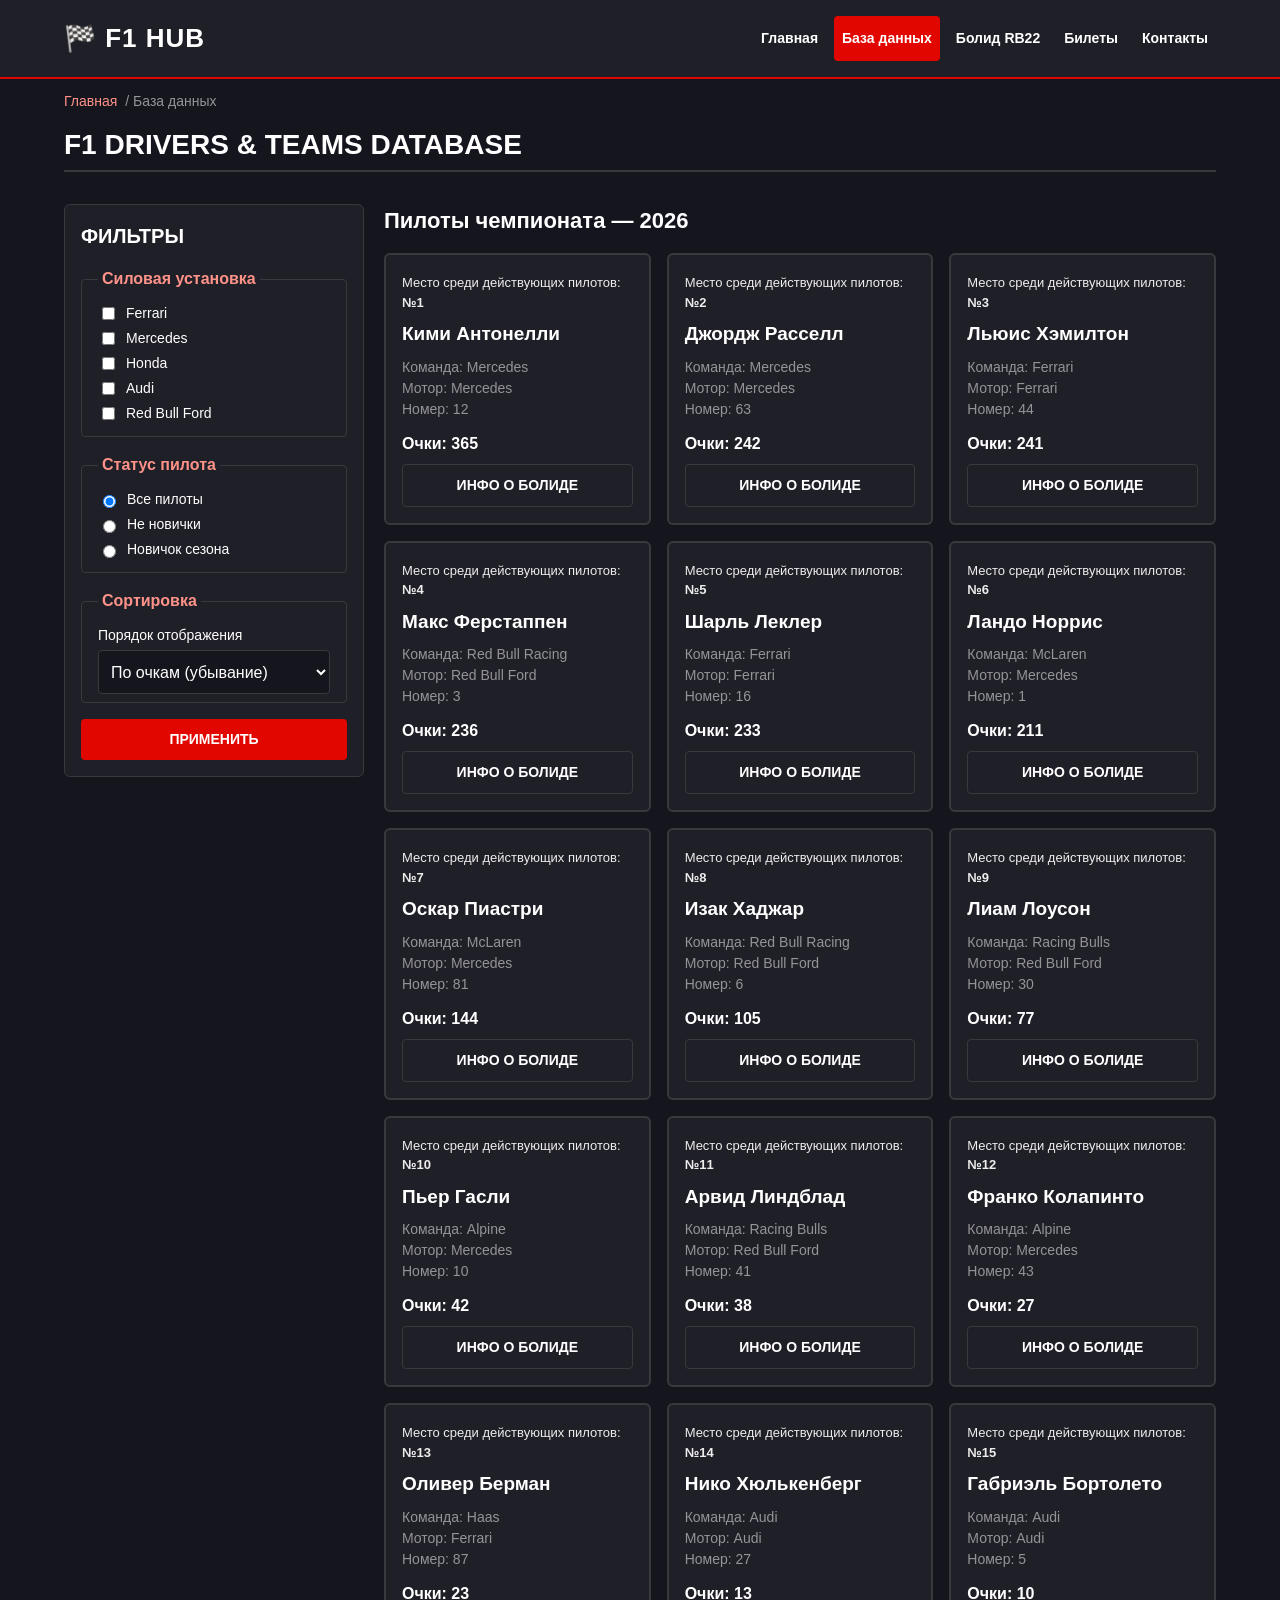
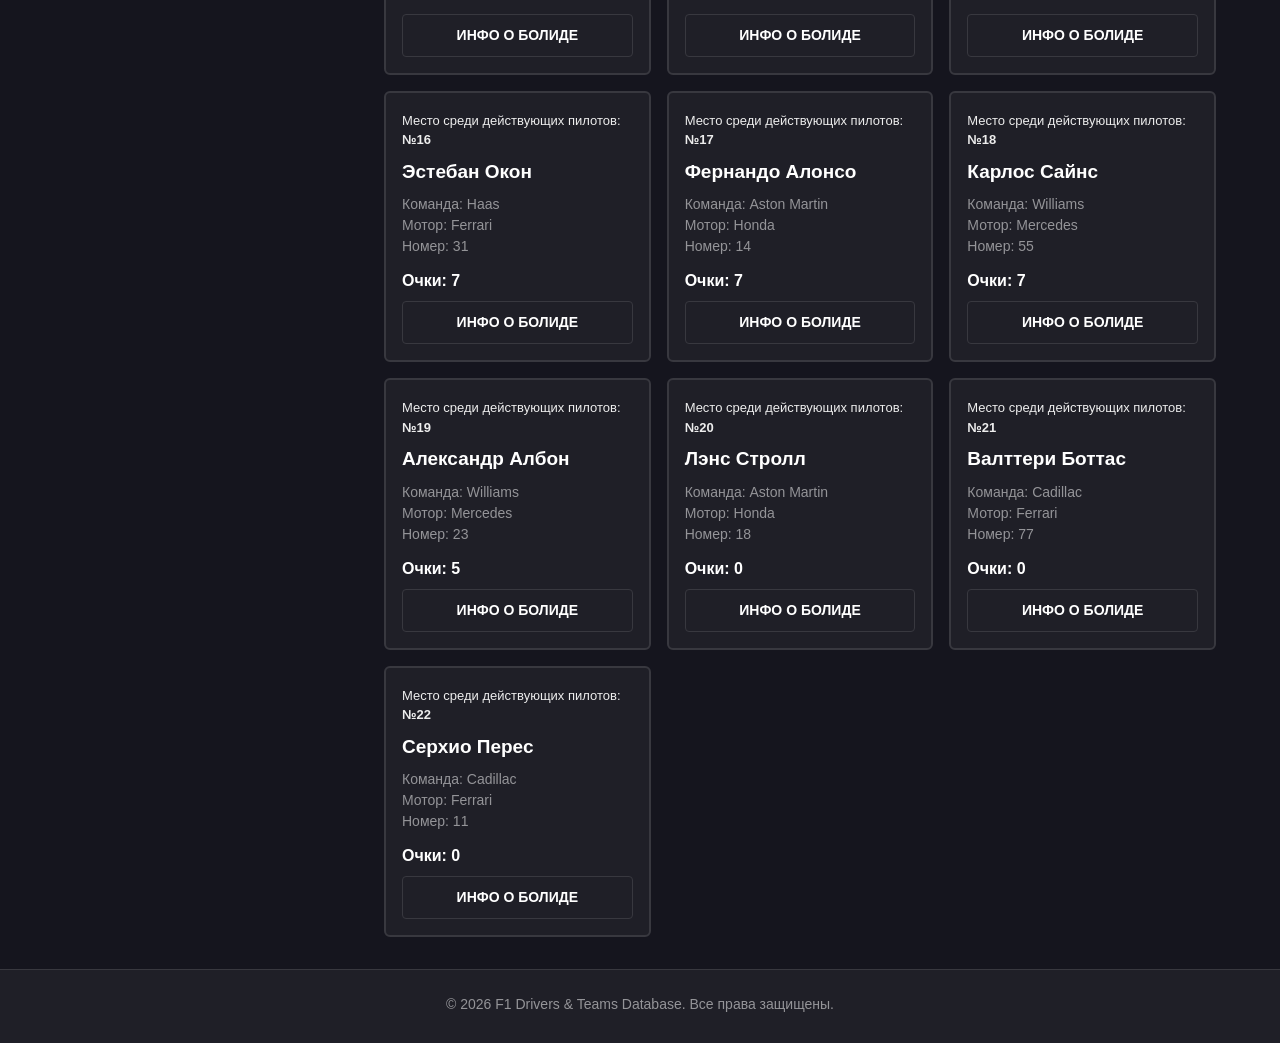
==== catalog.html @ 441a44f7 "Add files via upload" ====
<!DOCTYPE html>
<html lang="ru">
<head>
  <meta charset="UTF-8">
  <meta name="viewport" content="width=device-width, initial-scale=1.0">
  <meta name="description" content="F1 Drivers and Teams Database. Фильтрация по силовым установкам и составам команд 2026 года.">
  <title>F1 Drivers & Teams Database</title>
  <link rel="stylesheet" href="./css/style.css">
  <link rel="stylesheet" href="css/responsive.css">
  <script src="./js/main.js" defer></script>
</head>
<body>
  <a class="skip-link" href="#main">Перейти к основному содержимому</a>

  <header class="site-header">
    <div class="site-header__inner">
      <a class="site-header__logo" href="index.html">🏁 F1 Hub</a>
      <nav class="site-nav" aria-label="Основная навигация">
        <ul class="site-nav__list">
          <li class="site-nav__item">
            <a class="site-nav__link" href="index.html">Главная</a>
          </li>
          <li class="site-nav__item">
            <a class="site-nav__link site-nav__link--active" aria-current="page" href="catalog.html">База данных</a>
          </li>
          <li class="site-nav__item">
            <a class="site-nav__link" href="product.html">Болид RB22</a>
          </li>
          <li class="site-nav__item">
            <a class="site-nav__link" href="order.html">Билеты</a>
          </li>
          <li class="site-nav__item">
            <a class="site-nav__link" href="contacts.html">Контакты</a>
          </li>
        </ul>
      </nav>
    </div>
  </header>

  <main id="main" tabindex="-1">
    <div class="section">
      <nav class="breadcrumbs" aria-label="Хлебные крошки">
        <a class="breadcrumbs__link" href="index.html">Главная</a>
        <span class="breadcrumbs__current">База данных</span>
      </nav>
      <h1 class="section__title">F1 Drivers & Teams Database</h1>
    </div>

    <section class="catalog-layout">
      <aside class="catalog-filters">
        <h2 class="catalog-filters__title">Фильтры</h2>
        <form class="filters-form" id="drivers-filters" action="#" method="get">
          
          <fieldset class="filters-form__section">
            <legend>Силовая установка</legend>
            <label><input type="checkbox" name="pu" value="ferrari"> Ferrari</label>
            <label><input type="checkbox" name="pu" value="mercedes"> Mercedes</label>
            <label><input type="checkbox" name="pu" value="honda"> Honda</label>
            <label><input type="checkbox" name="pu" value="audi"> Audi</label>
            <label><input type="checkbox" name="pu" value="ford"> Red Bull Ford</label>
          </fieldset>

          <fieldset class="filters-form__section">
            <legend>Статус пилота</legend>
            <label><input type="radio" name="status" value="all" checked> Все пилоты</label>
            <label><input type="radio" name="status" value="pro"> Не новички</label>
            <label><input type="radio" name="status" value="rookie"> Новичок сезона</label>
          </fieldset>

          <fieldset class="filters-form__section">
            <legend>Сортировка</legend>
            <label for="driver-sort">Порядок отображения</label>
            <select class="order-form__input" name="sort" id="driver-sort">
              <option value="points-desc">По очкам (убывание)</option>
              <option value="name-asc">По алфавиту</option>
              <option value="number-asc">По стартовому номеру</option>
            </select>
          </fieldset>

          <button class="button button--primary" type="submit">Применить</button>
        </form>
      </aside>

      <section class="catalog-products">
        <h2 class="catalog-products__title">Пилоты чемпионата — 2026</h2>
        <div class="products-grid" id="drivers-grid">
          <article class="product-card driver-card" data-team="mercedes" data-pu="mercedes" data-status="pro" data-points="365" data-number="12">

            <p class="driver-card__ranking">Место среди действующих пилотов: <strong>№1</strong></p>
            <h3 class="product-card__title">Кими Антонелли</h3>
            <p class="product-card__description">Команда: Mercedes<br>Мотор: Mercedes<br>Номер: 12</p>
            <p class="product-card__price">Очки: 365</p>
            <a class="button button--secondary" href="product.html">Инфо о болиде</a>
          </article>

          <article class="product-card driver-card" data-team="mercedes" data-pu="mercedes" data-status="pro" data-points="242" data-number="63">

            <p class="driver-card__ranking">Место среди действующих пилотов: <strong>№2</strong></p>
            <h3 class="product-card__title">Джордж Расселл</h3>
            <p class="product-card__description">Команда: Mercedes<br>Мотор: Mercedes<br>Номер: 63</p>
            <p class="product-card__price">Очки: 242</p>
            <a class="button button--secondary" href="product.html">Инфо о болиде</a>
          </article>

          <article class="product-card driver-card" data-team="ferrari" data-pu="ferrari" data-status="pro" data-points="241" data-number="44">

            <p class="driver-card__ranking">Место среди действующих пилотов: <strong>№3</strong></p>
            <h3 class="product-card__title">Льюис Хэмилтон</h3>
            <p class="product-card__description">Команда: Ferrari<br>Мотор: Ferrari<br>Номер: 44</p>
            <p class="product-card__price">Очки: 241</p>
            <a class="button button--secondary" href="product.html">Инфо о болиде</a>
          </article>

          <article class="product-card driver-card" data-team="redbull" data-pu="ford" data-status="pro" data-points="236" data-number="3">

            <p class="driver-card__ranking">Место среди действующих пилотов: <strong>№4</strong></p>
            <h3 class="product-card__title">Макс Ферстаппен</h3>
            <p class="product-card__description">Команда: Red Bull Racing<br>Мотор: Red Bull Ford<br>Номер: 3</p>
            <p class="product-card__price">Очки: 236</p>
            <a class="button button--secondary" href="product.html">Инфо о болиде</a>
          </article>

          <article class="product-card driver-card" data-team="ferrari" data-pu="ferrari" data-status="pro" data-points="233" data-number="16">

            <p class="driver-card__ranking">Место среди действующих пилотов: <strong>№5</strong></p>
            <h3 class="product-card__title">Шарль Леклер</h3>
            <p class="product-card__description">Команда: Ferrari<br>Мотор: Ferrari<br>Номер: 16</p>
            <p class="product-card__price">Очки: 233</p>
            <a class="button button--secondary" href="product.html">Инфо о болиде</a>
          </article>

          <article class="product-card driver-card" data-team="mclaren" data-pu="mercedes" data-status="pro" data-points="211" data-number="1">

            <p class="driver-card__ranking">Место среди действующих пилотов: <strong>№6</strong></p>
            <h3 class="product-card__title">Ландо Норрис</h3>
            <p class="product-card__description">Команда: McLaren<br>Мотор: Mercedes<br>Номер: 1</p>
            <p class="product-card__price">Очки: 211</p>
            <a class="button button--secondary" href="product.html">Инфо о болиде</a>
          </article>

          <article class="product-card driver-card" data-team="mclaren" data-pu="mercedes" data-status="pro" data-points="144" data-number="81">

            <p class="driver-card__ranking">Место среди действующих пилотов: <strong>№7</strong></p>
            <h3 class="product-card__title">Оскар Пиастри</h3>
            <p class="product-card__description">Команда: McLaren<br>Мотор: Mercedes<br>Номер: 81</p>
            <p class="product-card__price">Очки: 144</p>
            <a class="button button--secondary" href="product.html">Инфо о болиде</a>
          </article>

          <article class="product-card driver-card" data-team="redbull" data-pu="ford" data-status="pro" data-points="105" data-number="6">

            <p class="driver-card__ranking">Место среди действующих пилотов: <strong>№8</strong></p>
            <h3 class="product-card__title">Изак Хаджар</h3>
            <p class="product-card__description">Команда: Red Bull Racing<br>Мотор: Red Bull Ford<br>Номер: 6</p>
            <p class="product-card__price">Очки: 105</p>
            <a class="button button--secondary" href="product.html">Инфо о болиде</a>
          </article>

          <article class="product-card driver-card" data-team="racingbulls" data-pu="ford" data-status="pro" data-points="77" data-number="30">

            <p class="driver-card__ranking">Место среди действующих пилотов: <strong>№9</strong></p>
            <h3 class="product-card__title">Лиам Лоусон</h3>
            <p class="product-card__description">Команда: Racing Bulls<br>Мотор: Red Bull Ford<br>Номер: 30</p>
            <p class="product-card__price">Очки: 77</p>
            <a class="button button--secondary" href="product.html">Инфо о болиде</a>
          </article>

          <article class="product-card driver-card" data-team="alpine" data-pu="mercedes" data-status="pro" data-points="42" data-number="10">

            <p class="driver-card__ranking">Место среди действующих пилотов: <strong>№10</strong></p>
            <h3 class="product-card__title">Пьер Гасли</h3>
            <p class="product-card__description">Команда: Alpine<br>Мотор: Mercedes<br>Номер: 10</p>
            <p class="product-card__price">Очки: 42</p>
            <a class="button button--secondary" href="product.html">Инфо о болиде</a>
          </article>

          <article class="product-card driver-card" data-team="racingbulls" data-pu="ford" data-status="rookie" data-points="38" data-number="41">

            <p class="driver-card__ranking">Место среди действующих пилотов: <strong>№11</strong></p>
            <h3 class="product-card__title">Арвид Линдблад</h3>
            <p class="product-card__description">Команда: Racing Bulls<br>Мотор: Red Bull Ford<br>Номер: 41</p>
            <p class="product-card__price">Очки: 38</p>
            <a class="button button--secondary" href="product.html">Инфо о болиде</a>
          </article>

          <article class="product-card driver-card" data-team="alpine" data-pu="mercedes" data-status="pro" data-points="27" data-number="43">

            <p class="driver-card__ranking">Место среди действующих пилотов: <strong>№12</strong></p>
            <h3 class="product-card__title">Франко Колапинто</h3>
            <p class="product-card__description">Команда: Alpine<br>Мотор: Mercedes<br>Номер: 43</p>
            <p class="product-card__price">Очки: 27</p>
            <a class="button button--secondary" href="product.html">Инфо о болиде</a>
          </article>

          <article class="product-card driver-card" data-team="haas" data-pu="ferrari" data-status="pro" data-points="23" data-number="87">

            <p class="driver-card__ranking">Место среди действующих пилотов: <strong>№13</strong></p>
            <h3 class="product-card__title">Оливер Берман</h3>
            <p class="product-card__description">Команда: Haas<br>Мотор: Ferrari<br>Номер: 87</p>
            <p class="product-card__price">Очки: 23</p>
            <a class="button button--secondary" href="product.html">Инфо о болиде</a>
          </article>

          <article class="product-card driver-card" data-team="audi" data-pu="audi" data-status="pro" data-points="13" data-number="27">

            <p class="driver-card__ranking">Место среди действующих пилотов: <strong>№14</strong></p>
            <h3 class="product-card__title">Нико Хюлькенберг</h3>
            <p class="product-card__description">Команда: Audi<br>Мотор: Audi<br>Номер: 27</p>
            <p class="product-card__price">Очки: 13</p>
            <a class="button button--secondary" href="product.html">Инфо о болиде</a>
          </article>

          <article class="product-card driver-card" data-team="audi" data-pu="audi" data-status="pro" data-points="10" data-number="5">

            <p class="driver-card__ranking">Место среди действующих пилотов: <strong>№15</strong></p>
            <h3 class="product-card__title">Габриэль Бортолето</h3>
            <p class="product-card__description">Команда: Audi<br>Мотор: Audi<br>Номер: 5</p>
            <p class="product-card__price">Очки: 10</p>
            <a class="button button--secondary" href="product.html">Инфо о болиде</a>
          </article>

          <article class="product-card driver-card" data-team="haas" data-pu="ferrari" data-status="pro" data-points="7" data-number="31">

            <p class="driver-card__ranking">Место среди действующих пилотов: <strong>№16</strong></p>
            <h3 class="product-card__title">Эстебан Окон</h3>
            <p class="product-card__description">Команда: Haas<br>Мотор: Ferrari<br>Номер: 31</p>
            <p class="product-card__price">Очки: 7</p>
            <a class="button button--secondary" href="product.html">Инфо о болиде</a>
          </article>

          <article class="product-card driver-card" data-team="aston" data-pu="honda" data-status="pro" data-points="7" data-number="14">

            <p class="driver-card__ranking">Место среди действующих пилотов: <strong>№17</strong></p>
            <h3 class="product-card__title">Фернандо Алонсо</h3>
            <p class="product-card__description">Команда: Aston Martin<br>Мотор: Honda<br>Номер: 14</p>
            <p class="product-card__price">Очки: 7</p>
            <a class="button button--secondary" href="product.html">Инфо о болиде</a>
          </article>

          <article class="product-card driver-card" data-team="williams" data-pu="mercedes" data-status="pro" data-points="7" data-number="55">

            <p class="driver-card__ranking">Место среди действующих пилотов: <strong>№18</strong></p>
            <h3 class="product-card__title">Карлос Сайнс</h3>
            <p class="product-card__description">Команда: Williams<br>Мотор: Mercedes<br>Номер: 55</p>
            <p class="product-card__price">Очки: 7</p>
            <a class="button button--secondary" href="product.html">Инфо о болиде</a>
          </article>

          <article class="product-card driver-card" data-team="williams" data-pu="mercedes" data-status="pro" data-points="5" data-number="23">

            <p class="driver-card__ranking">Место среди действующих пилотов: <strong>№19</strong></p>
            <h3 class="product-card__title">Александр Албон</h3>
            <p class="product-card__description">Команда: Williams<br>Мотор: Mercedes<br>Номер: 23</p>
            <p class="product-card__price">Очки: 5</p>
            <a class="button button--secondary" href="product.html">Инфо о болиде</a>
          </article>

          <article class="product-card driver-card" data-team="aston" data-pu="honda" data-status="pro" data-points="0" data-number="18">

            <p class="driver-card__ranking">Место среди действующих пилотов: <strong>№20</strong></p>
            <h3 class="product-card__title">Лэнс Стролл</h3>
            <p class="product-card__description">Команда: Aston Martin<br>Мотор: Honda<br>Номер: 18</p>
            <p class="product-card__price">Очки: 0</p>
            <a class="button button--secondary" href="product.html">Инфо о болиде</a>
          </article>

          <article class="product-card driver-card" data-team="cadillac" data-pu="ferrari" data-status="pro" data-points="0" data-number="77">

            <p class="driver-card__ranking">Место среди действующих пилотов: <strong>№21</strong></p>
            <h3 class="product-card__title">Валттери Боттас</h3>
            <p class="product-card__description">Команда: Cadillac<br>Мотор: Ferrari<br>Номер: 77</p>
            <p class="product-card__price">Очки: 0</p>
            <a class="button button--secondary" href="product.html">Инфо о болиде</a>
          </article>

          <article class="product-card driver-card" data-team="cadillac" data-pu="ferrari" data-status="pro" data-points="0" data-number="11">

            <p class="driver-card__ranking">Место среди действующих пилотов: <strong>№22</strong></p>
            <h3 class="product-card__title">Серхио Перес</h3>
            <p class="product-card__description">Команда: Cadillac<br>Мотор: Ferrari<br>Номер: 11</p>
            <p class="product-card__price">Очки: 0</p>
            <a class="button button--secondary" href="product.html">Инфо о болиде</a>
          </article>
        </div>
        <p class="catalog-empty" id="drivers-empty" hidden>По выбранным параметрам пилоты не найдены.</p>
      </section>
    </section>
  </main>

  <footer class="site-footer">
    <p class="site-footer__copy">&copy; 2026 F1 Drivers & Teams Database. Все права защищены.</p>
  </footer>

</body>
</html>
---- css/style.css ----
:root {
  --color-bg: #15151E;
  --color-text: #FFFFFF;
  --color-muted: #949498;
  --color-primary: #E10600;
  --color-primary-dark: #B00500;
  --color-border: #38383F;
  --color-surface: #1F1F27;
  --color-surface-accent: #2A2A35;
  --color-danger: #FF3B30;
  --color-success: #00D166;
  --color-success-bg: #102A1E;
  --color-white: #FFFFFF;

  --space-xs: 4px;
  --space-sm: 8px;
  --space-md: 16px;
  --space-lg: 24px;
  --space-xl: 32px;

  --radius-sm: 4px;
  --radius-md: 6px;
  --radius-lg: 8px;

  --container-width: 1200px;
}

* {
  box-sizing: border-box;
}

body {
  margin: 0;
  font-family: 'Arial', sans-serif;
  line-height: 1.5;
  color: var(--color-text);
  background-color: var(--color-bg);
}

html {
  scroll-behavior: smooth;
}

.site-header {
  background-color: var(--color-surface);
  border-bottom: 2px solid var(--color-primary);
  position: sticky;
  top: 0;
  z-index: 100;
}

.site-header__inner {
  max-width: var(--container-width);
  margin: 0 auto;
  padding: var(--space-md) var(--space-lg);
  display: flex;
  justify-content: space-between;
  align-items: center;
  flex-wrap: wrap;
}

.site-header__logo {
  font-size: 24px;
  font-weight: 900;
  color: var(--color-text);
  text-decoration: none;
  text-transform: uppercase;
  letter-spacing: 1px;
}

.site-nav__list {
  display: flex;
  flex-wrap: wrap;
  gap: var(--space-sm);
  padding: 0;
  margin: 0;
  list-style: none;
}

.site-nav__link {
  display: inline-block;
  padding: var(--space-sm) var(--space-md);
  color: var(--color-text);
  text-decoration: none;
  font-weight: 700;
  border-radius: var(--radius-sm);
  transition: background-color 0.2s, color 0.2s;
}

.site-nav__link:hover {
  color: var(--color-white);
  background-color: var(--color-primary);
}

.site-nav__link:focus-visible {
  outline: 2px solid var(--color-primary);
  outline-offset: 2px;
}

.site-nav__link--active {
  color: var(--color-white);
  background-color: var(--color-primary);
}

.f1-hero {
  max-width: var(--container-width);
  margin: var(--space-xl) auto;
  padding: var(--space-xl) var(--space-lg);
  background-color: var(--color-surface-accent);
  border-radius: var(--radius-lg);
  text-align: center;
  border-left: 6px solid var(--color-primary);
}

.f1-hero__title {
  font-size: 42px;
  font-weight: 900;
  margin-top: 0;
  margin-bottom: var(--space-sm);
  text-transform: uppercase;
}

.f1-hero__subtitle {
  font-size: 18px;
  color: var(--color-muted);
  margin-bottom: var(--space-lg);
}

.section {
  max-width: var(--container-width);
  margin: 0 auto var(--space-xl);
  padding: 0 var(--space-lg);
}

.section__title {
  font-size: 28px;
  font-weight: 800;
  margin-top: 0;
  margin-bottom: var(--space-lg);
  text-transform: uppercase;
  border-bottom: 2px solid var(--color-border);
  padding-bottom: var(--space-xs);
}

.advantages-list {
  padding-left: var(--space-md);
  margin: 0;
}

.advantages-list__item {
  font-size: 16px;
  margin-bottom: var(--space-sm);
}

.products-grid {
  display: grid;
  grid-template-columns: repeat(3, 1fr);
  gap: var(--space-lg);
}

.product-card {
  position: relative;
  display: flex;
  flex-direction: column;
  gap: var(--space-sm);
  padding: var(--space-md);
  border: 1px solid var(--color-border);
  border-radius: var(--radius-md);
  background-color: var(--color-surface);
  transition: border-color 0.2s, transform 0.2s;
}

.product-card:hover {
  border-color: var(--color-primary);
  transform: translateY(-2px);
}

.product-card--featured {
  border-color: var(--color-primary);
}

.product-card--discount {
  border-color: var(--color-danger);
}

.product-card__badge {
  position: absolute;
  top: var(--space-sm);
  right: var(--space-sm);
  padding: var(--space-xs) var(--space-sm);
  font-size: 12px;
  font-weight: 700;
  color: var(--color-white);
  background-color: var(--color-primary);
  border-radius: var(--radius-sm);
  text-transform: uppercase;
}

.product-card__badge--danger {
  background-color: var(--color-danger);
}

.product-card__title {
  margin: 0;
  font-size: 20px;
  font-weight: 700;
}

.product-card__description {
  margin: 0;
  color: var(--color-muted);
  font-size: 14px;
}

.product-card__price {
  margin: var(--space-xs) 0 0;
  font-weight: 700;
  font-size: 16px;
}

.product-card__button {
  margin-top: auto;
  align-self: flex-start;
}

.button {
  display: inline-block;
  padding: 10px var(--space-md);
  font: inherit;
  font-weight: 700;
  text-decoration: none;
  border: none;
  border-radius: var(--radius-sm);
  cursor: pointer;
  text-transform: uppercase;
  font-size: 14px;
  transition: background-color 0.2s, color 0.2s;
}

.button--primary {
  color: var(--color-white);
  background-color: var(--color-primary);
}

.button--primary:hover {
  background-color: var(--color-primary-dark);
}

.button--secondary {
  color: var(--color-text);
  background-color: transparent;
  border: 1px solid var(--color-border);
}

.button--secondary:hover {
  background-color: var(--color-border);
}

.button:focus-visible {
  outline: 2px solid var(--color-primary);
  outline-offset: 2px;
}

.button:disabled {
  opacity: 0.5;
  cursor: not-allowed;
}

.aside-info {
  max-width: var(--container-width);
  margin: 0 auto var(--space-xl);
  padding: var(--space-md);
  border-left: 4px solid var(--color-primary);
  background-color: var(--color-surface);
}

.aside-info__title {
  margin-top: 0;
  margin-bottom: var(--space-xs);
  font-size: 18px;
}

.aside-info__text {
  margin: 0;
  color: var(--color-muted);
  font-size: 14px;
}

.order-dialog {
  width: min(100% - 32px, 500px);
  padding: var(--space-lg);
  border: 1px solid var(--color-border);
  border-radius: var(--radius-lg);
  background-color: var(--color-surface);
  color: var(--color-text);
}

.order-dialog::backdrop {
  background-color: rgba(0, 0, 0, 0.7);
}

.order-dialog__title {
  margin-top: 0;
  margin-bottom: var(--space-md);
  text-transform: uppercase;
  font-weight: 800;
}

.order-form__field {
  margin-bottom: var(--space-md);
}

.order-form__label {
  display: block;
  margin-bottom: var(--space-xs);
  font-size: 14px;
  font-weight: 700;
}

.order-form__input {
  width: 100%;
  padding: 10px var(--space-sm);
  border: 1px solid var(--color-border);
  border-radius: var(--radius-sm);
  background-color: var(--color-bg);
  color: var(--color-text);
  font: inherit;
}

.order-form__input:hover {
  border-color: var(--color-primary);
}

.order-form__input:focus-visible {
  outline: 2px solid var(--color-primary);
  outline-offset: 2px;
}

.form-field--checkbox label {
  display: flex;
  align-items: center;
  gap: var(--space-sm);
  font-size: 14px;
  cursor: pointer;
}

.order-form__actions {
  display: flex;
  gap: var(--space-md);
  margin-top: var(--space-lg);
}

[aria-invalid="true"] {
  border-color: var(--color-danger);
}

.success-message {
  max-width: var(--container-width);
  margin: var(--space-md) auto;
  padding: var(--space-md);
  border-left: 4px solid var(--color-success);
  background-color: var(--color-success-bg);
  color: var(--color-white);
  border-radius: var(--radius-sm);
}

.site-footer {
  background-color: var(--color-surface);
  border-top: 1px solid var(--color-border);
  padding: var(--space-lg) var(--space-md);
  text-align: center;
  font-size: 14px;
  color: var(--color-muted);
}

.site-footer__copy {
  margin: 0 0 var(--space-xs);
}

.site-footer__discipline {
  margin: 0;
}

.f1-hero {
  max-width: var(--container-width);
  margin: var(--space-xl) auto;
  padding: 80px var(--space-lg);
  background-image: linear-gradient(rgba(21, 21, 30, 0.4), rgba(21, 21, 30, 0.4)), url('../images/hero-bg.jpg');
  background-size: cover;
  background-position: center;
  background-repeat: no-repeat;
  border-radius: var(--radius-lg);
  text-align: center;
  border-left: 6px solid var(--color-primary);
}

.catalog-layout {
  display: grid;
  grid-template-columns: 260px 1fr;
  gap: var(--space-lg);
  max-width: var(--container-width);
  margin: 0 auto var(--space-xl);
  padding: 0 var(--space-lg);
}

.catalog-filters {
  background-color: var(--color-surface);
  padding: var(--space-md);
  border-radius: var(--radius-md);
  border: 1px solid var(--color-border);
  height: fit-content;
}

.catalog-filters__title {
  margin-top: 0;
  margin-bottom: var(--space-md);
  font-size: 20px;
  text-transform: uppercase;
}

.filters-form {
  display: flex;
  flex-direction: column;
  gap: var(--space-md);
}

.filters-form__section {
  border: 1px solid var(--color-border);
  border-radius: var(--radius-sm);
  padding: var(--space-sm) var(--space-md);
  margin: 0;
}

.filters-form__section legend {
  font-weight: 700;
  padding: 0 var(--space-xs);
}

.filters-form__section label {
  display: flex;
  align-items: center;
  gap: var(--space-sm);
  margin: var(--space-xs) 0;
  cursor: pointer;
  font-size: 14px;
}

.breadcrumbs {
  display: flex;
  gap: var(--space-xs);
  list-style: none;
  padding: 0;
  margin: 0;
  font-size: 14px;
}

.breadcrumbs__link {
  color: var(--color-primary);
  text-decoration: none;
}

.breadcrumbs__link::after {
  content: " /";
  color: var(--color-muted);
  margin-left: var(--space-xs);
}

.breadcrumbs__current {
  color: var(--color-muted);
}

.catalog-layout {
  display: grid;
  grid-template-columns: 300px 1fr;
  gap: var(--space-lg);
  max-width: var(--container-width);
  margin: var(--space-xl) auto;
  padding: 0 var(--space-lg);
}

.catalog-filters {
  background-color: var(--color-surface);
  padding: var(--space-md);
  border-radius: var(--radius-md);
  border: 1px solid var(--color-border);
  height: fit-content;
}

.catalog-filters__title {
  margin-top: 0;
  margin-bottom: var(--space-md);
  font-size: 20px;
  text-transform: uppercase;
}

.filters-form {
  display: flex;
  flex-direction: column;
  gap: var(--space-md);
}

.filters-form__section {
  border: 1px solid var(--color-border);
  border-radius: var(--radius-sm);
  padding: var(--space-sm) var(--space-md);
  margin: 0;
}

.filters-form__section legend {
  font-weight: 700;
  padding: 0 var(--space-xs);
  color: #ff9289; /* Читаемый контраст подписей фильтра на тёмном фоне */
}

.filters-form__section label {
  display: flex;
  align-items: center;
  gap: var(--space-sm);
  margin: var(--space-xs) 0;
  cursor: pointer;
  font-size: 14px;
}

.catalog-products .products-grid {
  display: grid;
  grid-template-columns: repeat(3, 1fr);
  gap: var(--space-lg);
}

.breadcrumbs {
  display: flex;
  gap: var(--space-xs);
  list-style: none;
  padding: var(--space-md) var(--space-lg);
  margin: 0 auto;
  max-width: var(--container-width);
  font-size: 14px;
}

.breadcrumbs__link {
  color: var(--color-primary);
  text-decoration: none;
}

.breadcrumbs__link::after {
  content: " /";
  color: var(--color-muted);
  margin-left: var(--space-xs);
}

.breadcrumbs__current {
  color: var(--color-muted);
}

.product-info {
  display: flex;
  flex-direction: column;
  gap: var(--space-lg);
  background-color: var(--color-surface);
  padding: var(--space-lg);
  border-radius: var(--radius-lg);
  border: 1px solid var(--color-border);
}

.product-info__text {
  font-size: 16px;
  line-height: 1.6;
  color: var(--color-muted);
}

.table-wrapper {
  width: 100%;
  overflow-x: auto;
}

.race-table {
  width: 100%;
  border-collapse: collapse;
  margin-top: var(--space-md);
  background-color: var(--color-bg);
  border-radius: var(--radius-md);
  overflow: hidden;
}

.race-table__caption {
  font-size: 14px;
  color: var(--color-muted);
  text-align: left;
  padding: var(--space-sm) 0;
  font-style: italic;
}

.race-table__th {
  background-color: var(--color-primary);
  color: var(--color-white);
  text-align: left;
  padding: var(--space-md);
  font-weight: 700;
  text-transform: uppercase;
  font-size: 14px;
}

.race-table__td {
  padding: var(--space-md);
  border-bottom: 1px solid var(--color-border);
  font-size: 15px;
}

.race-table__body tr:hover {
  background-color: var(--color-surface-accent);
}

.product-info__visual {
  width: 100%;
  display: flex;
  justify-content: center;
  margin-bottom: var(--space-md);
}

.product-info__image {
  width: 100%;
  max-width: 750px;
  height: auto;
  border-radius: var(--radius-md);
  border: 1px solid var(--color-border);
  object-fit: cover;
}


/* Оформление базы пилотов: командные цвета рамок */
.catalog-products .driver-card {
  --team-accent: #e10600;
  border: 2px solid var(--color-border);
  transition: border-color .22s ease, box-shadow .22s ease, transform .22s ease;
}
.catalog-products .driver-card:hover,
.catalog-products .driver-card:focus-within {
  border-color: var(--team-accent);
  box-shadow: 0 0 0 1px var(--team-accent);
  transform: translateY(-3px);
}
.driver-card[data-team="mercedes"] { --team-accent: #00d2be; }
.driver-card[data-team="ferrari"] { --team-accent: #e80020; }
.driver-card[data-team="mclaren"] { --team-accent: #ff8000; }
.driver-card[data-team="redbull"] { --team-accent: #4781d7; }
.driver-card[data-team="racingbulls"] { --team-accent: #6692ff; }
.driver-card[data-team="alpine"] { --team-accent: #00a1e8; }
.driver-card[data-team="haas"] { --team-accent: #b3b8bf; }
.driver-card[data-team="audi"] { --team-accent: #ed1c24; }
.driver-card[data-team="williams"] { --team-accent: #00a0de; }
.driver-card[data-team="aston"] { --team-accent: #229971; }
.driver-card[data-team="cadillac"] { --team-accent: #ffffff; }
.driver-card__ranking {
  margin: 2px 0 0;
  color: #ededed;
  font-size: 13px;
}
.catalog-data-note {
  color: #d5d5d7;
  line-height: 1.55;
  margin: 0 0 18px;
}
---- css/responsive.css ----
:root {
  --focus-color: #ffd54a;
  --color-link-accessible: #ff9289;
}

*,
*::before,
*::after {
  box-sizing: border-box;
}

img,
video {
  max-width: 100%;
  height: auto;
}

body {
  min-height: 100vh;
  display: flex;
  flex-direction: column;
}

main {
  flex: 1 0 auto;
  min-width: 0;
}

:where(a, button, input, select, textarea):focus-visible {
  outline: 3px solid var(--focus-color);
  outline-offset: 3px;
}

.site-nav__link:focus-visible,
.site-header__logo:focus-visible,
.button:focus-visible,
.order-form__input:focus-visible,
.filters-form input:focus-visible,
.filters-form select:focus-visible {
  outline: 3px solid var(--focus-color);
  outline-offset: 3px;
}

.skip-link {
  position: absolute;
  z-index: 1000;
  top: -120px;
  left: 16px;
  padding: 12px 16px;
  color: #15151e;
  background: var(--focus-color);
  border-radius: var(--radius-sm);
  font-weight: 700;
}

.skip-link:focus,
.skip-link:focus-visible {
  top: 12px;
}

#main {
  scroll-margin-top: 24px;
}

.site-header {
  position: static;
}

.site-header__inner {
  width: 100%;
  padding: 14px 16px;
  display: grid;
  gap: 12px;
  justify-items: center;
}

.site-header__logo {
  font-size: clamp(20px, 5vw, 26px);
}

.site-nav {
  width: 100%;
  min-width: 0;
}

.site-nav__list {
  display: grid;
  grid-template-columns: repeat(2, minmax(0, 1fr));
  gap: 8px;
}

.site-nav__item:last-child:nth-child(odd) {
  grid-column: 1 / -1;
}

.site-nav__link {
  display: block;
  padding: 12px 8px;
  text-align: center;
  font-size: 13px;
}

.f1-hero {
  margin: 16px;
  padding: 42px 16px;
  background-image: linear-gradient(rgba(21, 21, 30, 0.65), rgba(21, 21, 30, 0.65)), url('../images/hero-bg-480.jpg');
  min-width: 0;
}

.f1-hero__title {
  font-size: clamp(24px, 6vw, 42px);
  line-height: 1.16;
  overflow-wrap: anywhere;
}

.f1-hero__subtitle {
  font-size: clamp(15px, 3vw, 18px);
}

.section,
.catalog-layout,
.aside-info {
  min-width: 0;
  width: 100%;
  padding-inline: 16px;
}

.section__title {
  font-size: clamp(21px, 4vw, 28px);
  overflow-wrap: anywhere;
}

.products-grid,
.catalog-products .products-grid {
  grid-template-columns: minmax(0, 1fr);
  gap: 16px;
}

.product-card[hidden] {
  display: none !important;
}

.product-card {
  min-width: 0;
  overflow-wrap: anywhere;
}

.product-card__title {
  font-size: 19px;
}

.product-card__button,
.product-card .button {
  align-self: stretch;
  text-align: center;
  margin-top: auto;
}

.catalog-layout {
  display: grid;
  grid-template-columns: minmax(0, 1fr);
  gap: 20px;
  margin: 20px auto 32px;
}

.catalog-products,
.catalog-filters {
  min-width: 0;
}

.catalog-products__title {
  font-size: 22px;
  margin: 0 0 16px;
}

.catalog-result-count {
  color: #c5c5c8;
  margin: 0 0 14px;
}

.catalog-empty {
  background: var(--color-surface);
  border-left: 4px solid var(--color-primary);
  padding: 16px;
}

.breadcrumbs {
  padding: 12px 0;
  flex-wrap: wrap;
}

.breadcrumbs__link {
  color: var(--color-link-accessible);
}

.product-info {
  min-width: 0;
  padding: 16px;
}

.product-info__visual,
.product-info__visual picture {
  width: 100%;
  min-width: 0;
}

.order-form__input,
.page-form input,
.page-form select,
.page-form textarea {
  font-size: 16px;
  min-height: 44px;
}

.page-form {
  display: grid;
  grid-template-columns: minmax(0, 1fr);
  gap: 16px;
}

.page-form .order-form__field {
  margin: 0;
  min-width: 0;
}

.page-form > .button {
  width: 100%;
}

.order-dialog {
  width: min(100% - 24px, 500px);
  max-width: 500px;
  max-height: calc(100dvh - 24px);
  padding: 18px;
  overflow-y: auto;
}

.order-form__actions {
  flex-direction: column;
  gap: 12px;
}

.order-form__actions .button {
  width: 100%;
  min-height: 44px;
}

.form-feedback {
  margin-top: 16px;
  padding: 16px;
  border-left: 4px solid var(--color-success);
  background: var(--color-success-bg);
}

.product-card__badge--danger {
  background-color: #b91c1c;
}

.table-wrapper {
  max-width: 100%;
  overflow-x: auto;
}

.race-table__caption {
  display: block;
  width: 100%;
  line-height: 1.4;
}

.race-table__head {
  position: absolute;
  width: 1px;
  height: 1px;
  overflow: hidden;
  clip-path: inset(50%);
  white-space: nowrap;
}

.race-table,
.race-table__body,
.race-table__body tr,
.race-table__td {
  display: block;
  width: 100%;
}

.race-table__body tr {
  border: 1px solid var(--color-border);
  border-radius: 8px;
  background: var(--color-bg);
  padding: 10px 12px;
  margin-bottom: 12px;
}

.race-table__td {
  display: grid;
  grid-template-columns: minmax(0, 1fr);
  gap: 3px;
  padding: 8px 0;
  overflow-wrap: anywhere;
}

.race-table__td:last-child {
  border-bottom: 0;
}

.race-table__td::before {
  content: attr(data-label);
  color: #c5c5c8;
  font-size: 12px;
  font-weight: 700;
  text-transform: uppercase;
}

@media (prefers-reduced-motion: reduce) {
  *, *::before, *::after {
    scroll-behavior: auto !important;
    transition-duration: 0.01ms !important;
    animation-duration: 0.01ms !important;
  }
}

@media (min-width: 640px) {
  .site-nav__list {
    grid-template-columns: repeat(5, minmax(0, 1fr));
  }

  .site-nav__item:last-child:nth-child(odd) {
    grid-column: auto;
  }

  .products-grid,
  .catalog-products .products-grid {
    grid-template-columns: repeat(2, minmax(0, 1fr));
  }

  .race-table {
    display: table;
    min-width: 640px;
  }

  .race-table__caption {
    display: table-caption;
  }

  .race-table__head {
    position: static;
    display: table-header-group;
    width: auto;
    height: auto;
    overflow: visible;
    clip-path: none;
    white-space: normal;
  }

  .race-table__body {
    display: table-row-group;
  }

  .race-table__body tr {
    display: table-row;
    border: none;
    padding: 0;
    margin: 0;
  }

  .race-table__td {
    display: table-cell;
    width: auto;
    padding: 16px;
  }

  .race-table__td::before {
    content: none;
  }
}

@media (min-width: 768px) {
  .site-header {
    position: sticky;
    top: 0;
  }

  .site-header__inner {
    max-width: var(--container-width);
    display: flex;
    justify-content: space-between;
    padding: 16px 24px;
  }

  .site-nav {
    width: auto;
  }

  .site-nav__list {
    display: flex;
    flex-wrap: wrap;
  }

  .site-nav__link {
    font-size: 14px;
  }

  .f1-hero {
    margin: 32px auto;
    padding: 80px 24px;
    background-image: linear-gradient(rgba(21, 21, 30, 0.4), rgba(21, 21, 30, 0.4)), url('../images/hero-bg-800.jpg');
  }

  .section,
  .catalog-layout,
  .aside-info {
    padding-inline: 24px;
  }

  .catalog-layout {
    grid-template-columns: minmax(220px, 260px) minmax(0, 1fr);
  }

  .page-form {
    grid-template-columns: repeat(2, minmax(0, 1fr));
  }

  .page-form > .button,
  .page-form > .form-field--checkbox,
  .page-form > .page-form__wide {
    grid-column: 1 / -1;
  }

  .order-form__actions {
    flex-direction: row;
  }
}

@media (min-width: 1100px) {
  .products-grid,
  .catalog-products .products-grid {
    grid-template-columns: repeat(3, minmax(0, 1fr));
  }

  .catalog-layout {
    grid-template-columns: 300px minmax(0, 1fr);
  }
}

/* Responsive background image: 3 настоящих размера 480 / 800 / 1308px */
@media (min-width: 1024px) {
  .f1-hero {
    background-image: linear-gradient(rgba(21, 21, 30, 0.4), rgba(21, 21, 30, 0.4)), url('../images/hero-bg-1308.jpg');
  }
}

@media (min-width: 600px) and (max-width: 767.98px) {
  .f1-hero {
    background-image: linear-gradient(rgba(21, 21, 30, 0.55), rgba(21, 21, 30, 0.55)), url('../images/hero-bg-800.jpg');
  }
}

/* Сохранение фактической ширины и доступного пространства */
.product-info__visual img { max-width: 100%; height: auto; }
.order-form__field, .page-form .order-form__field { min-width: 0; }
.page-form input, .page-form select, .page-form textarea { max-width: 100%; }

/* RB22: не растягиваем исходное изображение 739px до большого desktop-блока. */
.product-info__visual picture {max-width: 620px; margin-inline: auto;}
.product-info__visual img {display: block; width: 100%; max-width: 620px; height: auto;}
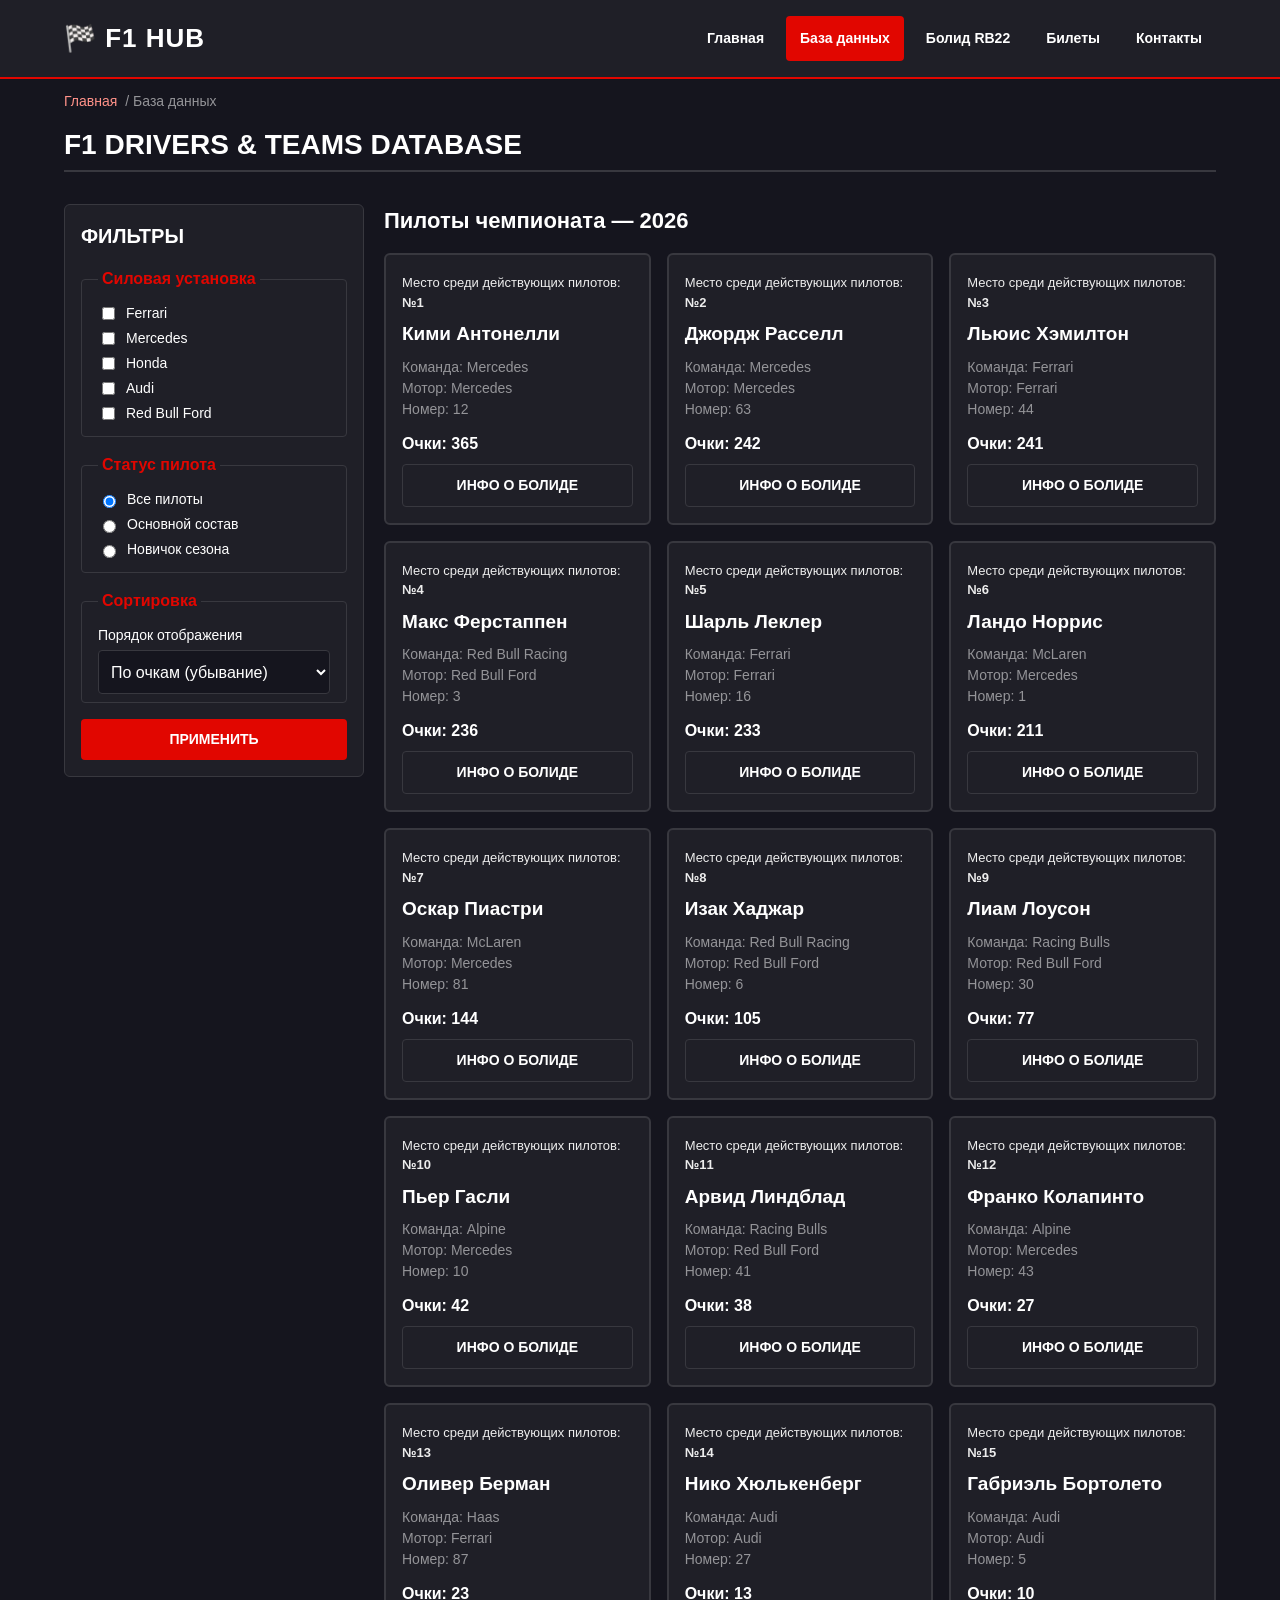
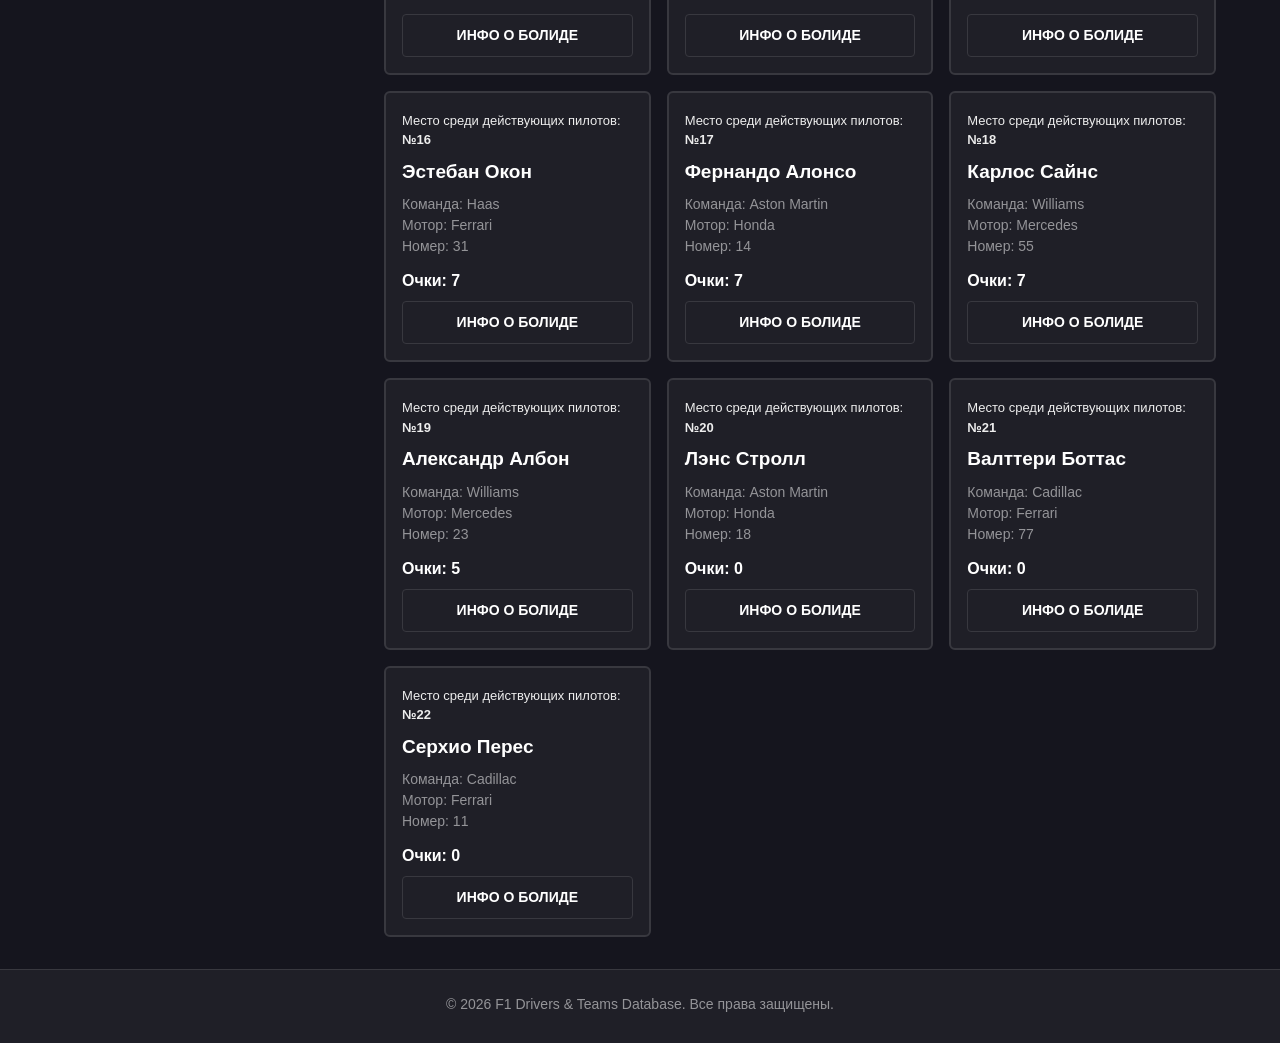
==== commit 994b8d63: "Add files via upload" ====
--- a/catalog.html
+++ b/catalog.html
@@ -15,7 +15,11 @@
   <header class="site-header">
     <div class="site-header__inner">
       <a class="site-header__logo" href="index.html">🏁 F1 Hub</a>
-      <nav class="site-nav" aria-label="Основная навигация">
+      <button class="site-nav-toggle" type="button" aria-controls="mobile-site-nav" aria-expanded="false" aria-label="Открыть меню">
+        <span class="site-nav-toggle__icon" aria-hidden="true"><span></span><span></span><span></span></span>
+        <span class="site-nav-toggle__label">Меню</span>
+      </button>
+      <nav class="site-nav" id="mobile-site-nav" aria-label="Основная навигация">
         <ul class="site-nav__list">
           <li class="site-nav__item">
             <a class="site-nav__link" href="index.html">Главная</a>
@@ -37,7 +41,7 @@
     </div>
   </header>
 
-  <main id="main" tabindex="-1">
+  <main id="main">
     <div class="section">
       <nav class="breadcrumbs" aria-label="Хлебные крошки">
         <a class="breadcrumbs__link" href="index.html">Главная</a>
@@ -50,7 +54,7 @@
       <aside class="catalog-filters">
         <h2 class="catalog-filters__title">Фильтры</h2>
         <form class="filters-form" id="drivers-filters" action="#" method="get">
-          
+
           <fieldset class="filters-form__section">
             <legend>Силовая установка</legend>
             <label><input type="checkbox" name="pu" value="ferrari"> Ferrari</label>
@@ -63,7 +67,7 @@
           <fieldset class="filters-form__section">
             <legend>Статус пилота</legend>
             <label><input type="radio" name="status" value="all" checked> Все пилоты</label>
-            <label><input type="radio" name="status" value="pro"> Не новички</label>
+            <label><input type="radio" name="status" value="pro"> Основной состав</label>
             <label><input type="radio" name="status" value="rookie"> Новичок сезона</label>
           </fieldset>
 
--- a/css/style.css
+++ b/css/style.css
@@ -102,16 +102,6 @@
   background-color: var(--color-primary);
 }
 
-.f1-hero {
-  max-width: var(--container-width);
-  margin: var(--space-xl) auto;
-  padding: var(--space-xl) var(--space-lg);
-  background-color: var(--color-surface-accent);
-  border-radius: var(--radius-lg);
-  text-align: center;
-  border-left: 6px solid var(--color-primary);
-}
-
 .f1-hero__title {
   font-size: 42px;
   font-weight: 900;
@@ -179,27 +169,6 @@
   border-color: var(--color-primary);
 }
 
-.product-card--discount {
-  border-color: var(--color-danger);
-}
-
-.product-card__badge {
-  position: absolute;
-  top: var(--space-sm);
-  right: var(--space-sm);
-  padding: var(--space-xs) var(--space-sm);
-  font-size: 12px;
-  font-weight: 700;
-  color: var(--color-white);
-  background-color: var(--color-primary);
-  border-radius: var(--radius-sm);
-  text-transform: uppercase;
-}
-
-.product-card__badge--danger {
-  background-color: var(--color-danger);
-}
-
 .product-card__title {
   margin: 0;
   font-size: 20px;
@@ -261,23 +230,12 @@
   outline-offset: 2px;
 }
 
-.button:disabled {
-  opacity: 0.5;
-  cursor: not-allowed;
-}
-
 .aside-info {
   max-width: var(--container-width);
   margin: 0 auto var(--space-xl);
   padding: var(--space-md);
   border-left: 4px solid var(--color-primary);
   background-color: var(--color-surface);
-}
-
-.aside-info__title {
-  margin-top: 0;
-  margin-bottom: var(--space-xs);
-  font-size: 18px;
 }
 
 .aside-info__text {
@@ -377,15 +335,11 @@
   margin: 0 0 var(--space-xs);
 }
 
-.site-footer__discipline {
-  margin: 0;
-}
-
 .f1-hero {
   max-width: var(--container-width);
   margin: var(--space-xl) auto;
   padding: 80px var(--space-lg);
-  background-image: linear-gradient(rgba(21, 21, 30, 0.4), rgba(21, 21, 30, 0.4)), url('../images/hero-bg.jpg');
+  background-color: var(--color-surface-accent);
   background-size: cover;
   background-position: center;
   background-repeat: no-repeat;
@@ -396,10 +350,10 @@
 
 .catalog-layout {
   display: grid;
-  grid-template-columns: 260px 1fr;
+  grid-template-columns: 300px 1fr;
   gap: var(--space-lg);
   max-width: var(--container-width);
-  margin: 0 auto var(--space-xl);
+  margin: var(--space-xl) auto;
   padding: 0 var(--space-lg);
 }
 
@@ -434,82 +388,7 @@
 .filters-form__section legend {
   font-weight: 700;
   padding: 0 var(--space-xs);
-}
-
-.filters-form__section label {
-  display: flex;
-  align-items: center;
-  gap: var(--space-sm);
-  margin: var(--space-xs) 0;
-  cursor: pointer;
-  font-size: 14px;
-}
-
-.breadcrumbs {
-  display: flex;
-  gap: var(--space-xs);
-  list-style: none;
-  padding: 0;
-  margin: 0;
-  font-size: 14px;
-}
-
-.breadcrumbs__link {
   color: var(--color-primary);
-  text-decoration: none;
-}
-
-.breadcrumbs__link::after {
-  content: " /";
-  color: var(--color-muted);
-  margin-left: var(--space-xs);
-}
-
-.breadcrumbs__current {
-  color: var(--color-muted);
-}
-
-.catalog-layout {
-  display: grid;
-  grid-template-columns: 300px 1fr;
-  gap: var(--space-lg);
-  max-width: var(--container-width);
-  margin: var(--space-xl) auto;
-  padding: 0 var(--space-lg);
-}
-
-.catalog-filters {
-  background-color: var(--color-surface);
-  padding: var(--space-md);
-  border-radius: var(--radius-md);
-  border: 1px solid var(--color-border);
-  height: fit-content;
-}
-
-.catalog-filters__title {
-  margin-top: 0;
-  margin-bottom: var(--space-md);
-  font-size: 20px;
-  text-transform: uppercase;
-}
-
-.filters-form {
-  display: flex;
-  flex-direction: column;
-  gap: var(--space-md);
-}
-
-.filters-form__section {
-  border: 1px solid var(--color-border);
-  border-radius: var(--radius-sm);
-  padding: var(--space-sm) var(--space-md);
-  margin: 0;
-}
-
-.filters-form__section legend {
-  font-weight: 700;
-  padding: 0 var(--space-xs);
-  color: #ff9289; /* Читаемый контраст подписей фильтра на тёмном фоне */
 }
 
 .filters-form__section label {
@@ -626,8 +505,6 @@
   object-fit: cover;
 }
 
-
-/* Оформление базы пилотов: командные цвета рамок */
 .catalog-products .driver-card {
   --team-accent: #e10600;
   border: 2px solid var(--color-border);
--- a/css/responsive.css
+++ b/css/responsive.css
@@ -1,3 +1,4 @@
+/* Адаптивные стили КР №3: Mobile First */
 :root {
   --focus-color: #ffd54a;
   --color-link-accessible: #ff9289;
@@ -70,34 +71,40 @@
   width: 100%;
   padding: 14px 16px;
   display: grid;
+  grid-template-columns: minmax(0, 1fr) auto;
+  align-items: center;
   gap: 12px;
-  justify-items: center;
 }
 
 .site-header__logo {
   font-size: clamp(20px, 5vw, 26px);
+  justify-self: start;
 }
 
 .site-nav {
-  width: 100%;
-  min-width: 0;
+  display: none;
+  grid-column: 1 / -1;
+  width: 100%;
+  min-width: 0;
+}
+
+.site-nav.is-open {
+  display: block;
 }
 
 .site-nav__list {
-  display: grid;
-  grid-template-columns: repeat(2, minmax(0, 1fr));
-  gap: 8px;
-}
-
-.site-nav__item:last-child:nth-child(odd) {
-  grid-column: 1 / -1;
+  display: flex;
+  flex-direction: column;
+  gap: 6px;
 }
 
 .site-nav__link {
   display: block;
-  padding: 12px 8px;
-  text-align: center;
-  font-size: 13px;
+  width: 100%;
+  min-height: 44px;
+  padding: 12px 14px;
+  text-align: left;
+  font-size: 15px;
 }
 
 .f1-hero {
@@ -171,11 +178,6 @@
 .catalog-products__title {
   font-size: 22px;
   margin: 0 0 16px;
-}
-
-.catalog-result-count {
-  color: #c5c5c8;
-  margin: 0 0 14px;
 }
 
 .catalog-empty {
@@ -250,10 +252,6 @@
   padding: 16px;
   border-left: 4px solid var(--color-success);
   background: var(--color-success-bg);
-}
-
-.product-card__badge--danger {
-  background-color: #b91c1c;
 }
 
 .table-wrapper {
@@ -321,14 +319,6 @@
 }
 
 @media (min-width: 640px) {
-  .site-nav__list {
-    grid-template-columns: repeat(5, minmax(0, 1fr));
-  }
-
-  .site-nav__item:last-child:nth-child(odd) {
-    grid-column: auto;
-  }
-
   .products-grid,
   .catalog-products .products-grid {
     grid-template-columns: repeat(2, minmax(0, 1fr));
@@ -389,12 +379,15 @@
   }
 
   .site-nav {
+    display: block;
     width: auto;
+    grid-column: auto;
   }
 
   .site-nav__list {
-    display: flex;
+    flex-direction: row;
     flex-wrap: wrap;
+    gap: 8px;
   }
 
   .site-nav__link {
@@ -443,7 +436,6 @@
   }
 }
 
-/* Responsive background image: 3 настоящих размера 480 / 800 / 1308px */
 @media (min-width: 1024px) {
   .f1-hero {
     background-image: linear-gradient(rgba(21, 21, 30, 0.4), rgba(21, 21, 30, 0.4)), url('../images/hero-bg-1308.jpg');
@@ -456,11 +448,64 @@
   }
 }
 
-/* Сохранение фактической ширины и доступного пространства */
-.product-info__visual img { max-width: 100%; height: auto; }
-.order-form__field, .page-form .order-form__field { min-width: 0; }
-.page-form input, .page-form select, .page-form textarea { max-width: 100%; }
-
-/* RB22: не растягиваем исходное изображение 739px до большого desktop-блока. */
-.product-info__visual picture {max-width: 620px; margin-inline: auto;}
-.product-info__visual img {display: block; width: 100%; max-width: 620px; height: auto;}
+.order-form__field,
+.page-form .order-form__field {
+  min-width: 0;
+}
+
+.page-form input,
+.page-form select,
+.page-form textarea {
+  max-width: 100%;
+}
+
+.product-info__visual picture {
+  max-width: 620px;
+  margin-inline: auto;
+}
+
+.product-info__visual img {
+  display: block;
+  width: 100%;
+  max-width: 620px;
+  height: auto;
+}
+
+.site-nav-toggle {
+  display: inline-flex;
+  justify-content: center;
+  align-items: center;
+  gap: 10px;
+  min-height: 44px;
+  padding: 10px 16px;
+  border: 1px solid var(--color-primary);
+  border-radius: var(--radius-sm);
+  background: var(--color-surface);
+  color: var(--color-text);
+  font: inherit;
+  font-weight: 700;
+  cursor: pointer;
+}
+
+.site-nav-toggle__icon {
+  display: grid;
+  gap: 4px;
+}
+
+.site-nav-toggle__icon span {
+  display: block;
+  width: 20px;
+  height: 2px;
+  background: currentColor;
+}
+
+.site-nav-toggle:focus-visible {
+  outline: 3px solid var(--focus-color);
+  outline-offset: 3px;
+}
+
+@media (min-width: 768px) {
+  .site-nav-toggle {
+    display: none;
+  }
+}
